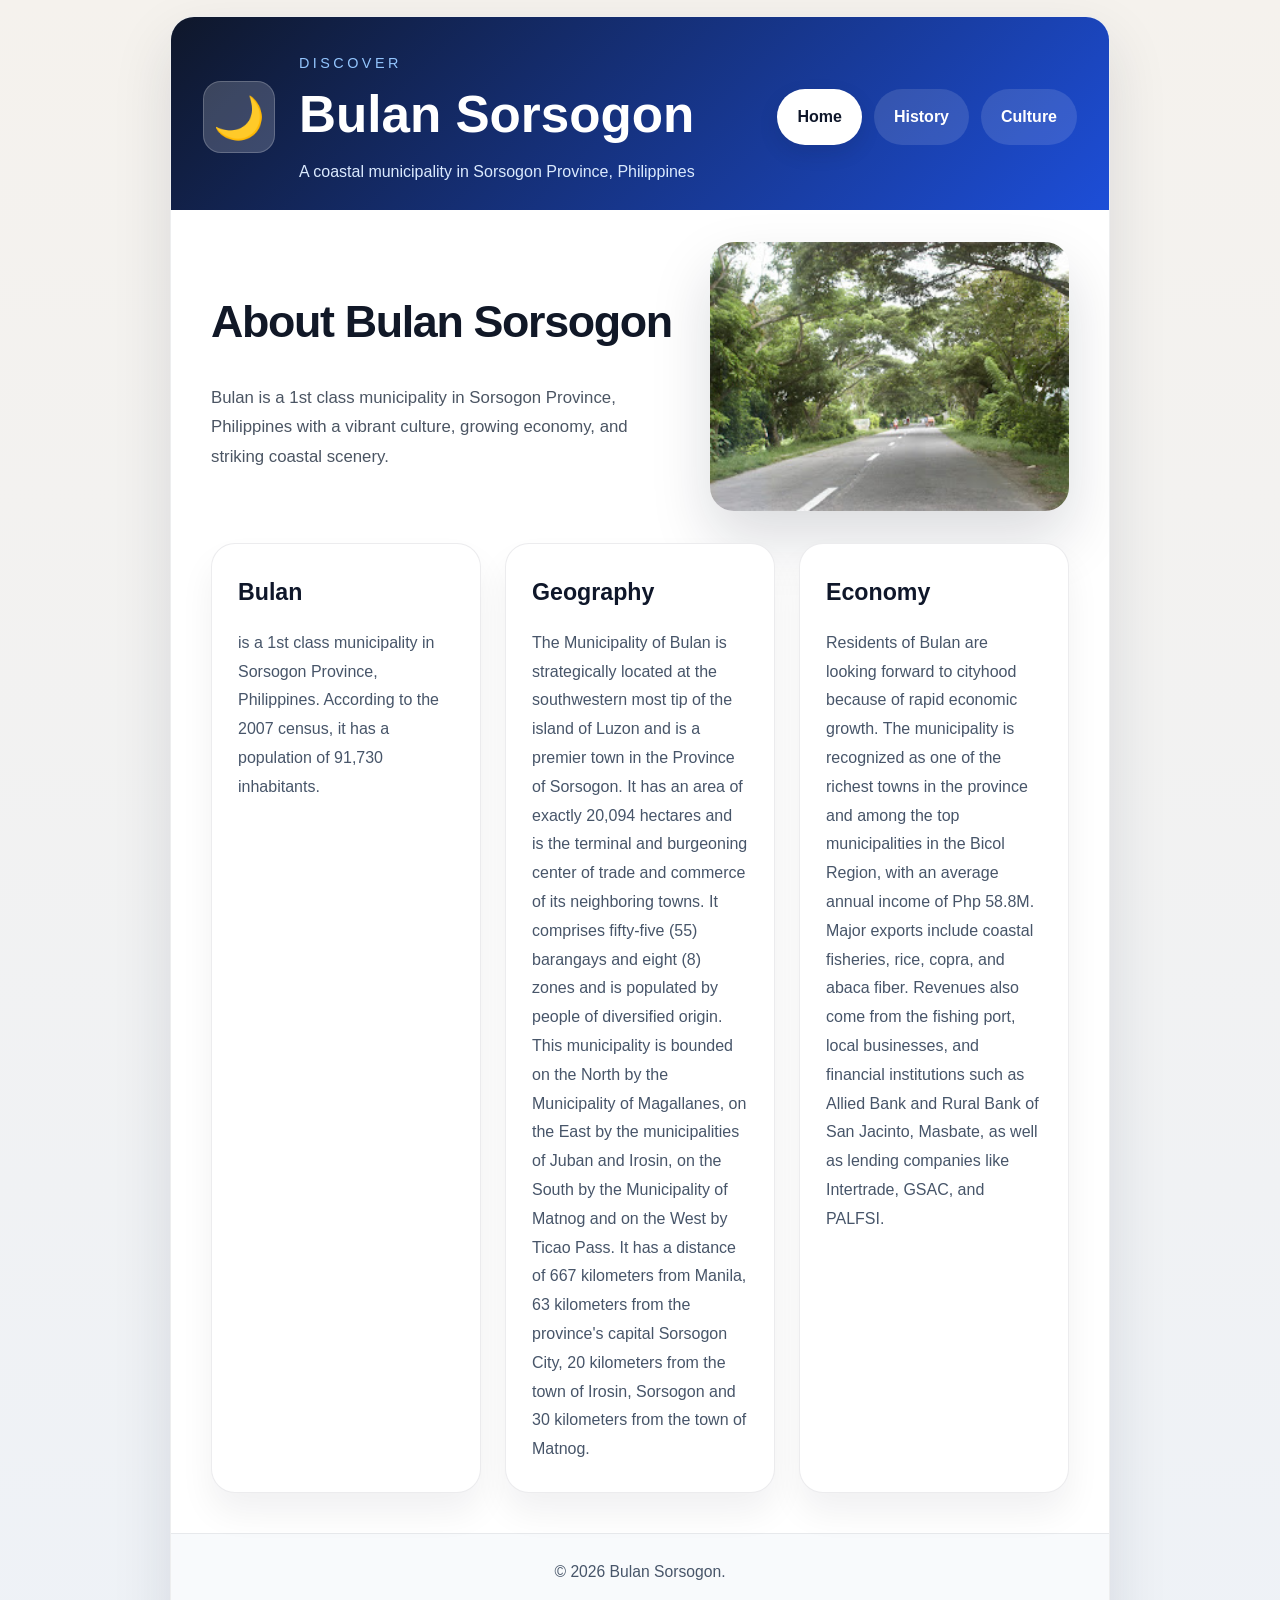
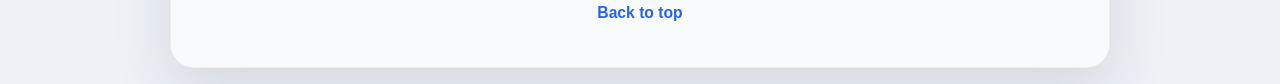
==== index.html @ 50f7f8de "Rename home.html to index.htm" ====
<!DOCTYPE html>
<html lang="en">
<head>
  <meta charset="UTF-8">
  <meta name="viewport" content="width=device-width, initial-scale=1.0">
  <title>Bulan Sorsogon</title>
  <link rel="stylesheet" href="styl.css">
</head>
<body>
  <div class="page-shell" id="top">
    <header class="site-header">
      <div class="logo" aria-hidden="true">🌙</div>
      <div class="brand">
        <span class="eyebrow">Discover</span>
        <h1>Bulan Sorsogon</h1>
        <p class="tagline">A coastal municipality in Sorsogon Province, Philippines</p>
      </div>
      <nav class="site-nav" aria-label="Main navigation">
        <a href="home.html" class="active">Home</a>
        <a href="History.html">History</a>
        <a href="Culture.html">Culture</a>
      </nav>
    </header>

    <main>
      <section class="hero">
        <div class="hero-copy">
          <h2>About Bulan Sorsogon</h2>
          <p class="lede">Bulan is a 1st class municipality in Sorsogon Province, Philippines with a vibrant culture, growing economy, and striking coastal scenery.</p>
        </div>
        <div class="hero-media">
          <img src="imgs/road.jpg" alt="Scenic road in Bulan">
        </div>
      </section>

      <section class="content-grid">
        <article class="card">
          <h3>Bulan</h3>
          <p>is a 1st class municipality in Sorsogon Province, Philippines. According to the 2007 census, it has a population of 91,730 inhabitants.</p>
        </article>

        <article class="card">
          <h3>Geography</h3>
          <p>The Municipality of Bulan is strategically located at the southwestern most tip of the island of Luzon and is a premier town in the Province of Sorsogon. It has an area of exactly 20,094 hectares and is the terminal and burgeoning center of trade and commerce of its neighboring towns. It comprises fifty-five (55) barangays and eight (8) zones and is populated by people of diversified origin. This municipality is bounded on the North by the Municipality of Magallanes, on the East by the municipalities of Juban and Irosin, on the South by the Municipality of Matnog and on the West by Ticao Pass. It has a distance of 667 kilometers from Manila, 63 kilometers from the province's capital Sorsogon City, 20 kilometers from the town of Irosin, Sorsogon and 30 kilometers from the town of Matnog.</p>
        </article>

        <article class="card">
          <h3>Economy</h3>
          <p>Residents of Bulan are looking forward to cityhood because of rapid economic growth. The municipality is recognized as one of the richest towns in the province and among the top municipalities in the Bicol Region, with an average annual income of Php 58.8M. Major exports include coastal fisheries, rice, copra, and abaca fiber. Revenues also come from the fishing port, local businesses, and financial institutions such as Allied Bank and Rural Bank of San Jacinto, Masbate, as well as lending companies like Intertrade, GSAC, and PALFSI.</p>
        </article>
      </section>
    </main>

    <footer class="site-footer">
      <p>© 2026 Bulan Sorsogon.</p>     
      <a class="back-to-top" href="#top">Back to top</a>
    </footer>
  </div>
</body>
</html>
---- styl.css ----
﻿:root {
  color-scheme: light;
  font-family: Inter, -apple-system, BlinkMacSystemFont, "Segoe UI", sans-serif;
  background: radial-gradient(circle at top left, #f7f2e6 0%, #f0e7d7 35%, #edf1f7 100%);
  color: #1f2937;
  line-height: 1.75;
}

*, *::before, *::after {
  box-sizing: border-box;
}

html {
  scroll-behavior: smooth;
}

body {
  margin: 0;
  min-height: 100vh;
  padding: 16px;
  background: linear-gradient(180deg, #f5f2ed 0%, #eef2f7 100%);
}

.page-shell {
  max-width: 940px;
  margin: 0 auto;
  background: #ffffff;
  border-radius: 24px;
  box-shadow: 0 24px 60px rgba(22, 35, 60, 0.12);
  overflow: hidden;
  border: 1px solid rgba(31, 41, 55, 0.08);
}

.site-header {
  display: flex;
  flex-wrap: wrap;
  align-items: center;
  justify-content: space-between;
  gap: 24px;
  padding: 32px 32px 24px;
  background: linear-gradient(135deg, #0f172a 0%, #1d4ed8 100%);
  color: #fff;
}

.logo {
  font-size: 2.6rem;
  line-height: 1;
  width: 72px;
  height: 72px;
  display: grid;
  place-items: center;
  border-radius: 18px;
  background: rgba(255, 255, 255, 0.18);
  box-shadow: inset 0 0 0 1px rgba(255,255,255,0.2);
}

.brand {
  flex: 1 1 320px;
}

.eyebrow {
  display: inline-block;
  margin-bottom: 12px;
  font-size: 0.9rem;
  letter-spacing: 0.24em;
  text-transform: uppercase;
  color: #93c5fd;
}

.site-header h1 {
  margin: 0;
  font-size: clamp(2.3rem, 4vw, 4.2rem);
  line-height: 1.05;
}

.tagline {
  margin: 16px 0 0;
  max-width: 560px;
  font-size: 1rem;
  color: #dbeafe;
}

.site-nav {
  display: flex;
  flex-wrap: wrap;
  gap: 12px;
}

.site-nav a {
  display: inline-flex;
  align-items: center;
  justify-content: center;
  padding: 14px 20px;
  border-radius: 999px;
  background: rgba(255, 255, 255, 0.12);
  color: #ffffff;
  text-decoration: none;
  font-weight: 600;
  transition: transform 180ms ease, background-color 180ms ease, color 180ms ease;
}

.site-nav a.active {
  background: #ffffff;
  color: #0f172a;
  box-shadow: 0 8px 20px rgba(15, 23, 42, 0.12);
}

.site-nav a:hover,
.site-nav a:focus-visible {
  background: #ffffff;
  color: #0f172a;
  transform: translateY(-1px);
}

main {
  padding: 32px 40px 40px;
}

.hero {
  display: grid;
  grid-template-columns: 1.3fr 1fr;
  gap: 32px;
  align-items: center;
  margin-bottom: 32px;
}

.hero h2 {
  margin: 0;
  font-size: clamp(2rem, 3.5vw, 3.4rem);
  letter-spacing: -0.03em;
  color: #111827;
}

.lede {
  margin: 22px 0 0;
  max-width: 640px;
  font-size: 1.05rem;
  color: #4b5563;
}

.hero-media img {
  width: 100%;
  height: auto;
  display: block;
  border-radius: 24px;
  object-fit: cover;
  box-shadow: 0 28px 60px rgba(15, 23, 42, 0.15);
}

.content-grid {
  display: grid;
  gap: 24px;
  grid-template-columns: repeat( auto-fit, minmax(260px, 1fr) );
}

.card {
  background: #ffffff;
  border: 1px solid rgba(15, 23, 42, 0.08);
  border-radius: 24px;
  padding: 28px 26px;
  box-shadow: 0 20px 35px rgba(15, 23, 42, 0.06);
}

.card h3 {
  margin-top: 0;
  margin-bottom: 16px;
  font-size: 1.45rem;
  color: #0f172a;
}

.card p {
  margin: 0;
  color: #475569;
  line-height: 1.8;
}

.site-footer {
  padding: 24px 40px 40px;
  color: #475569;
  font-size: 0.98rem;
  border-top: 1px solid rgba(31, 41, 55, 0.08);
  background: #f8fafc;
  text-align: center;
}

.site-footer p {
  margin: 0;
}

.site-note {
  margin: 10px 0 0;
  color: #6b7280;
  font-size: 0.95rem;
}

.back-to-top {
  display: inline-block;
  margin-top: 14px;
  color: #2563eb;
  text-decoration: none;
  font-weight: 600;
}

.back-to-top:hover,
.back-to-top:focus-visible {
  text-decoration: underline;
}

@media (max-width: 860px) {
  .hero {
    grid-template-columns: 1fr;
  }
}

@media (max-width: 560px) {
  body {
    padding: 16px;
  }

  .site-header,
  main,
  .site-footer {
    padding-left: 20px;
    padding-right: 20px;
  }

  .site-nav {
    width: 100%;
    justify-content: stretch;
  }

  .site-nav a {
    flex: 1;
  }
}
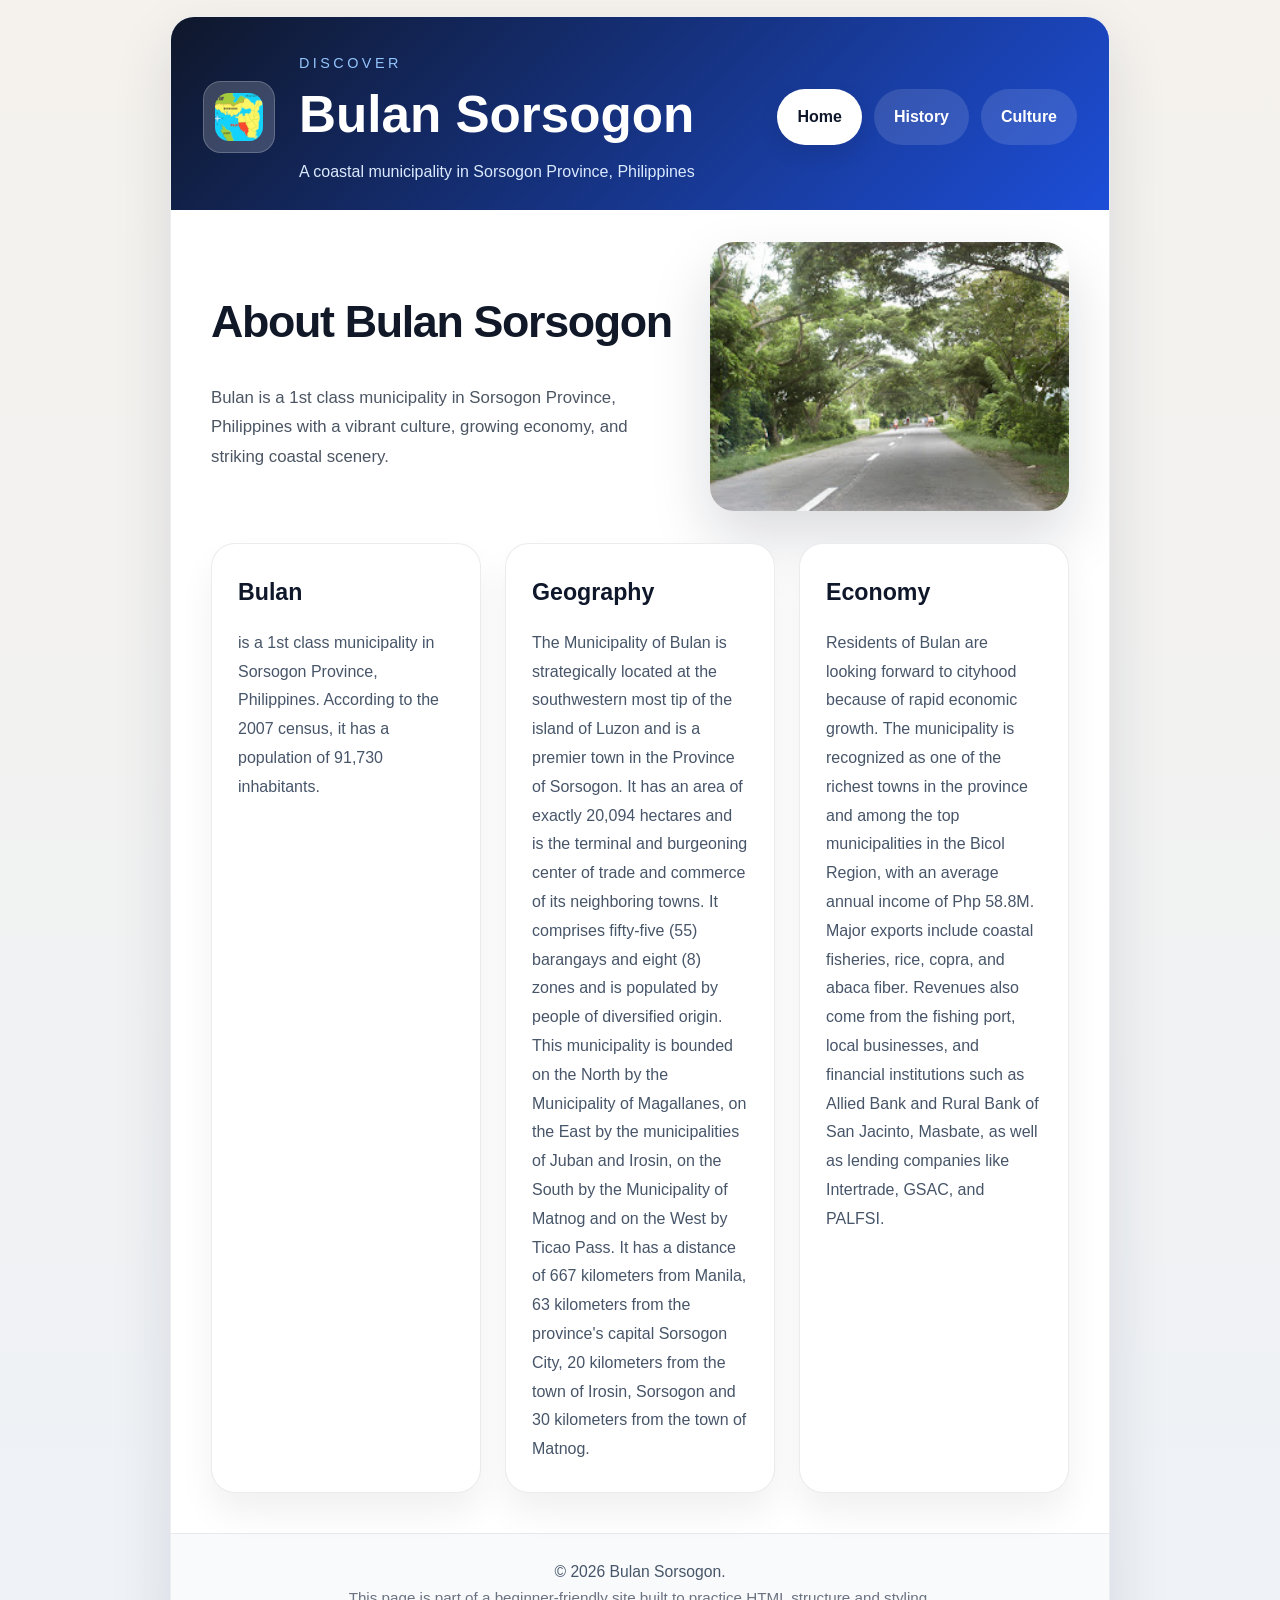
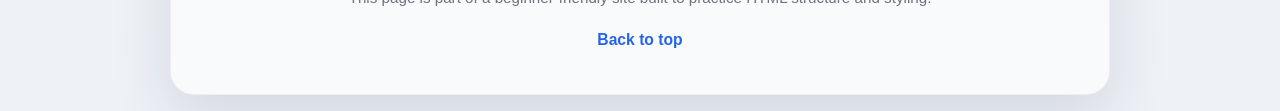
==== commit 88821159: "put an icon in the tab of the website" ====
--- a/index.html
+++ b/index.html
@@ -4,19 +4,22 @@
   <meta charset="UTF-8">
   <meta name="viewport" content="width=device-width, initial-scale=1.0">
   <title>Bulan Sorsogon</title>
+  <link rel="icon" href="imgs/icon.png">
   <link rel="stylesheet" href="styl.css">
 </head>
 <body>
   <div class="page-shell" id="top">
     <header class="site-header">
-      <div class="logo" aria-hidden="true">🌙</div>
+      <div class="logo">
+        <img src="imgs/map.jpg" alt="Bulan Sorsogon logo">
+      </div>
       <div class="brand">
         <span class="eyebrow">Discover</span>
         <h1>Bulan Sorsogon</h1>
         <p class="tagline">A coastal municipality in Sorsogon Province, Philippines</p>
       </div>
       <nav class="site-nav" aria-label="Main navigation">
-        <a href="home.html" class="active">Home</a>
+        <a href="index.html" class="active">Home</a>
         <a href="History.html">History</a>
         <a href="Culture.html">Culture</a>
       </nav>
@@ -52,7 +55,8 @@
     </main>
 
     <footer class="site-footer">
-      <p>© 2026 Bulan Sorsogon.</p>     
+      <p>© 2026 Bulan Sorsogon.</p>  
+      <p class="site-note">This page is part of a beginner-friendly site built to practice HTML structure and styling.</p>   
       <a class="back-to-top" href="#top">Back to top</a>
     </footer>
   </div>
--- a/styl.css
+++ b/styl.css
@@ -43,8 +43,6 @@
 }
 
 .logo {
-  font-size: 2.6rem;
-  line-height: 1;
   width: 72px;
   height: 72px;
   display: grid;
@@ -52,6 +50,15 @@
   border-radius: 18px;
   background: rgba(255, 255, 255, 0.18);
   box-shadow: inset 0 0 0 1px rgba(255,255,255,0.2);
+  overflow: hidden;
+}
+
+.logo img {
+  width: 48px;
+  height: 48px;
+  object-fit: cover;
+  display: block;
+  border-radius: 14px;
 }
 
 .brand {
